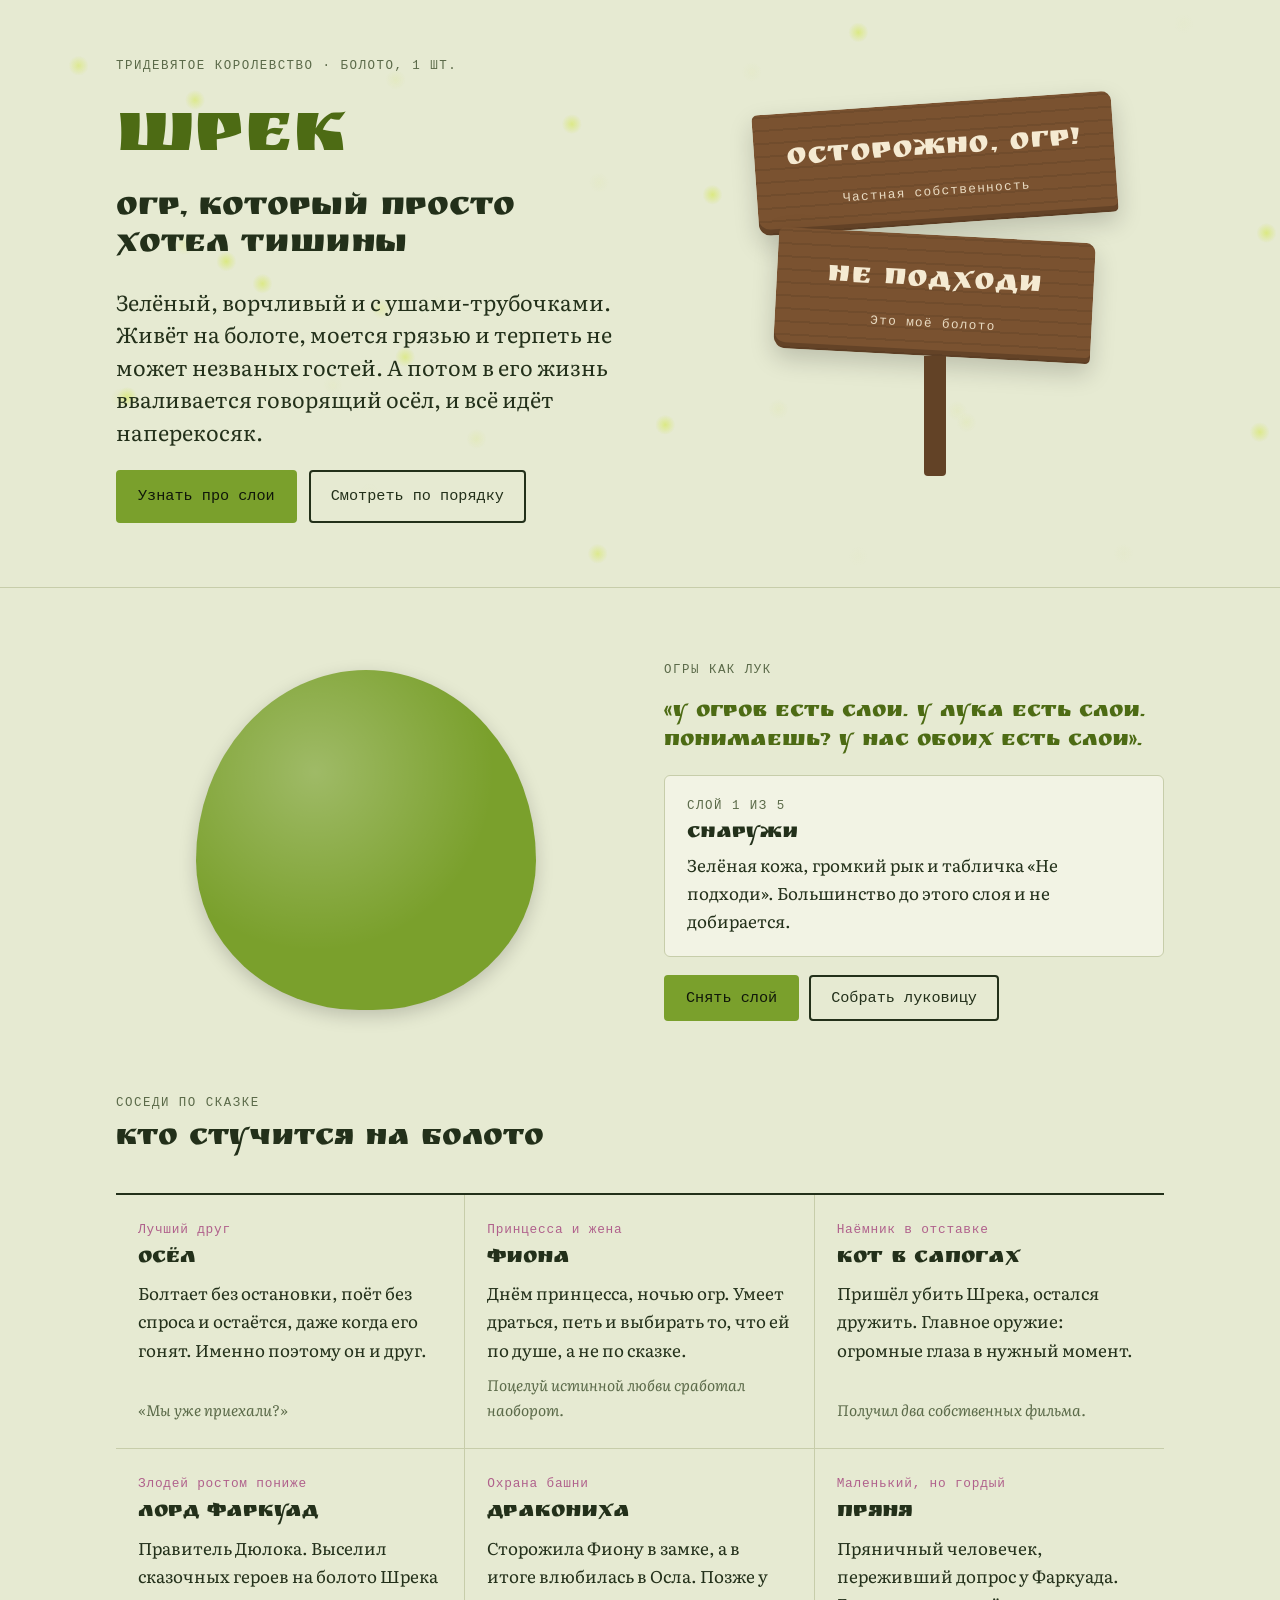
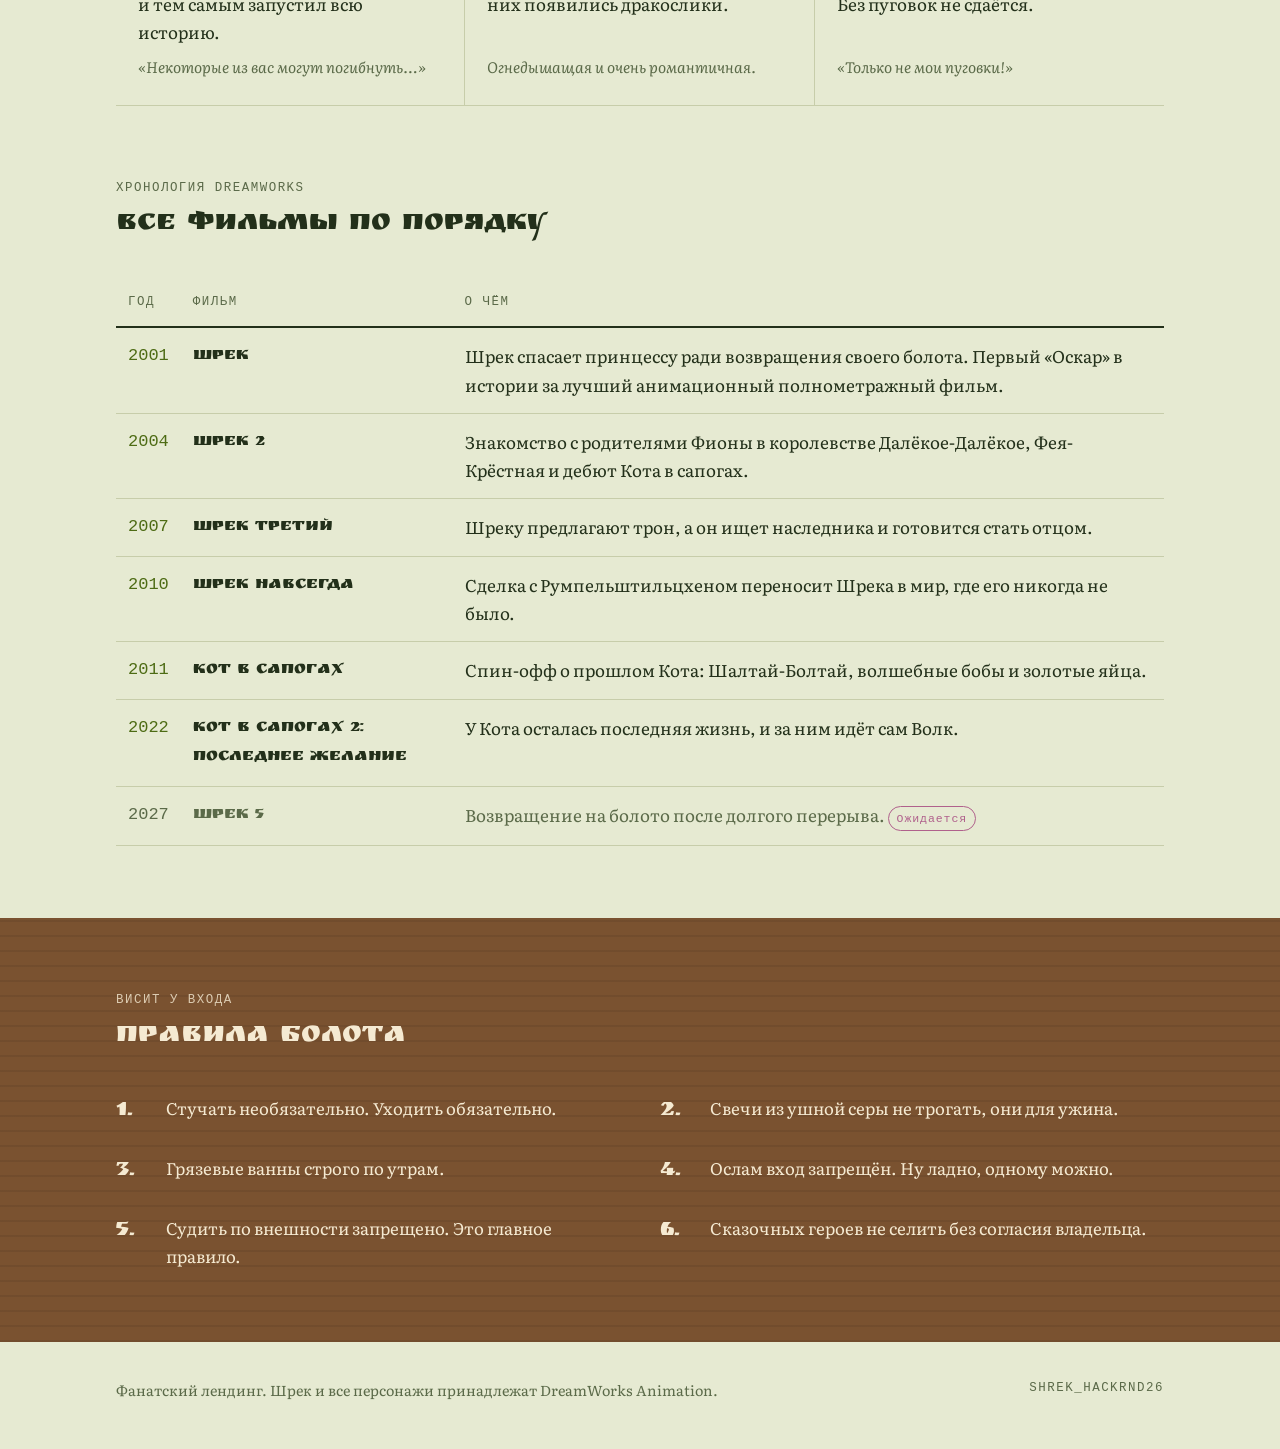
==== index.html @ 7e4fd7db "Add Shrek landing page Co-Authored-By: Claude Opus 5.5 <noreply@anthropic.com>" ====
<!doctype html>
<html lang="ru">
<head>
<meta charset="utf-8">
<meta name="viewport" content="width=device-width, initial-scale=1, viewport-fit=cover">
<title>Болото Шрека</title>
<meta name="claude:viewport-fit-sides" content="cover">
<meta name="description" content="Лендинг о Шреке: болото, слои, друзья и все фильмы франшизы.">
<link rel="preconnect" href="https://fonts.googleapis.com">
<link rel="preconnect" href="https://fonts.gstatic.com" crossorigin>
<link rel="stylesheet" href="https://fonts.googleapis.com/css2?family=Ruslan+Display&family=Literata:ital,opsz,wght@0,7..72,400;0,7..72,600;1,7..72,400&family=PT+Mono&display=swap">
<style>
/* Layout: a walk into the swamp — a wooden-sign hero, a peelable onion, a row of neighbours, and a ledger of films. */
:root {
  --bg: #e6ead2;          /* pale bog moss */
  --surface: #f2f3e4;     /* dry reed */
  --fg: #23301a;          /* deep peat */
  --muted: #5b6a49;       /* lichen */
  --ogre: #7aa02c;        /* ogre skin */
  --ogre-deep: #4d6b14;
  --wood: #7a5230;        /* signpost plank */
  --wood-fg: #f5ead2;
  --onion: #b0618c;       /* red onion */
  --line: #c7cdaa;
  --font-display: "Ruslan Display", "Georgia", serif;
  --font-body: "Literata", "Georgia", "Times New Roman", serif;
  --font-mono: "PT Mono", ui-monospace, "Courier New", monospace;
  --step-0: 1.0625rem;
  --step-1: 1.35rem;
  --step-2: 1.9rem;
  --step-3: clamp(2.4rem, 7vw, 4.6rem);
}
@media (prefers-color-scheme: dark) {
  :root:not([data-theme="light"]) {
    --bg: #141a10; --surface: #1d2617; --fg: #e3e8cf; --muted: #9caa84;
    --ogre: #9cc548; --ogre-deep: #b9dc6c; --wood: #8a6038; --wood-fg: #fbf0d8;
    --onion: #d68ab2; --line: #33402a; color-scheme: dark;
  }
}
:root[data-theme="dark"] {
  --bg: #141a10; --surface: #1d2617; --fg: #e3e8cf; --muted: #9caa84;
  --ogre: #9cc548; --ogre-deep: #b9dc6c; --wood: #8a6038; --wood-fg: #fbf0d8;
  --onion: #d68ab2; --line: #33402a; color-scheme: dark;
}

* { box-sizing: border-box; }
html { scroll-behavior: smooth; }
@media (prefers-reduced-motion: reduce) { html { scroll-behavior: auto; } }
body {
  margin: 0;
  background: var(--bg);
  color: var(--fg);
  font: 400 var(--step-0)/1.65 var(--font-body);
}
.wrap {
  max-width: 1080px;
  margin: 0 auto;
  padding-left: max(16px, env(safe-area-inset-left, 0px));
  padding-right: max(16px, env(safe-area-inset-right, 0px));
}
h1, h2, h3 { font-family: var(--font-display); font-weight: 400; line-height: 1.1; text-wrap: balance; margin: 0; }
h2 { font-size: var(--step-2); }
p { margin: 0; max-width: 62ch; }
.label {
  font-family: var(--font-mono);
  font-size: .78rem;
  letter-spacing: .12em;
  text-transform: uppercase;
  color: var(--muted);
}
a { color: var(--ogre-deep); }
:focus-visible { outline: 3px solid var(--onion); outline-offset: 3px; }

/* ---------- Hero ---------- */
.hero { position: relative; overflow: hidden; border-bottom: 1px solid var(--line); }
#fireflies { position: absolute; inset: 0; width: 100%; height: 100%; pointer-events: none; }
.hero .wrap {
  position: relative;
  display: grid;
  grid-template-columns: minmax(0, 1.2fr) minmax(0, 1fr);
  align-items: center;
  gap: 40px;
  padding-block: 56px 64px;
}
.hero-copy { display: grid; gap: 22px; min-width: 0; }
.hero h1 { font-size: var(--step-3); color: var(--ogre-deep); }
.hero h1 span { display: block; color: var(--fg); font-size: .45em; margin-top: .35em; }
.hero p { font-size: var(--step-1); line-height: 1.5; }
.cta-row { display: flex; flex-wrap: wrap; gap: 12px; }
.btn {
  display: inline-block;
  font-family: var(--font-mono);
  font-size: .95rem;
  text-decoration: none;
  padding: 12px 20px;
  border-radius: 4px;
  border: 2px solid var(--fg);
  color: var(--fg);
  background: transparent;
  cursor: pointer;
  transition: transform .15s ease, background .15s ease;
}
.btn:hover { transform: translateY(-2px); }
.btn.primary { background: var(--ogre); border-color: var(--ogre); color: #10170a; }

/* Signpost */
.sign { justify-self: center; display: grid; justify-items: center; width: min(100%, 360px); }
.plank {
  width: 100%;
  background: var(--wood);
  color: var(--wood-fg);
  font-family: var(--font-display);
  text-align: center;
  padding: 22px 18px;
  border-radius: 6px 10px 5px 12px;
  box-shadow: inset 0 -6px 0 rgba(0,0,0,.18), 0 10px 24px rgba(0,0,0,.18);
  transform: rotate(-4deg);
  background-image: repeating-linear-gradient(0deg, rgba(0,0,0,.08) 0 2px, transparent 2px 13px);
}
.plank + .plank { transform: rotate(3deg); margin-top: 10px; width: 88%; }
.plank strong { display: block; font-size: 1.9rem; font-weight: 400; letter-spacing: .04em; }
.plank small { display: block; font-family: var(--font-mono); font-size: .8rem; letter-spacing: .1em; margin-top: 6px; opacity: .9; }
.post { width: 22px; height: 120px; background: var(--wood); filter: brightness(.8); border-radius: 0 0 4px 4px; }

/* ---------- Sections ---------- */
section { padding-block: 72px; }
.section-head { display: grid; gap: 10px; margin-bottom: 36px; }

/* Onion */
.onion-grid {
  display: grid;
  grid-template-columns: minmax(0, 1fr) minmax(0, 1fr);
  gap: 48px;
  align-items: center;
}
.onion-stage { display: grid; place-items: center; }
.onion {
  position: relative;
  width: min(100%, 340px);
  aspect-ratio: 1;
  max-width: 100%;
  border: 0;
  padding: 0;
  background: none;
  cursor: pointer;
}
.layer {
  position: absolute;
  border-radius: 50% 50% 48% 48% / 56% 56% 44% 44%;
  transition: transform .45s cubic-bezier(.3,1.4,.5,1), opacity .35s ease;
  display: grid;
  place-items: center;
}
.layer.peeled { transform: scale(1.25) rotate(14deg); opacity: 0; pointer-events: none; }
.core {
  font-family: var(--font-display);
  color: var(--wood-fg);
  font-size: 1.1rem;
  text-align: center;
  line-height: 1.2;
  padding: 10px;
}
.onion-text { display: grid; gap: 18px; min-width: 0; }
.quote {
  font-family: var(--font-display);
  font-size: var(--step-1);
  line-height: 1.35;
  color: var(--ogre-deep);
}
.layer-card {
  background: var(--surface);
  border: 1px solid var(--line);
  border-radius: 6px;
  padding: 20px 22px;
  display: grid;
  gap: 6px;
  min-height: 140px;
}
.layer-card h3 { font-size: 1.3rem; }
.layer-controls { display: flex; flex-wrap: wrap; gap: 10px; align-items: center; }
.counter { font-family: var(--font-mono); font-size: .9rem; color: var(--muted); font-variant-numeric: tabular-nums; }

/* Neighbours */
.cast {
  display: grid;
  grid-template-columns: repeat(3, minmax(0, 1fr));
  gap: 0;
  border-top: 2px solid var(--fg);
}
.cast article {
  display: grid;
  grid-template-rows: auto auto 1fr auto;
  gap: 8px;
  padding: 24px 22px 26px;
  border-bottom: 1px solid var(--line);
}
.cast article:not(:nth-child(3n)) { border-right: 1px solid var(--line); }
.cast h3 { font-size: 1.35rem; }
.cast .role { font-family: var(--font-mono); font-size: .8rem; color: var(--onion); letter-spacing: .06em; }
.cast .line { font-style: italic; color: var(--muted); font-size: .95rem; }

/* Films ledger */
.ledger-scroll { overflow-x: auto; }
table { width: 100%; border-collapse: collapse; min-width: 560px; }
th, td { text-align: left; padding: 14px 12px; border-bottom: 1px solid var(--line); vertical-align: top; }
th { font-family: var(--font-mono); font-weight: 400; font-size: .78rem; letter-spacing: .12em; text-transform: uppercase; color: var(--muted); border-bottom: 2px solid var(--fg); }
td.year { font-family: var(--font-mono); font-variant-numeric: tabular-nums; color: var(--ogre-deep); white-space: nowrap; }
td.title { font-family: var(--font-display); font-size: 1.1rem; }
tr.upcoming td { color: var(--muted); }
.badge {
  display: inline-block;
  font-family: var(--font-mono);
  font-size: .72rem;
  letter-spacing: .08em;
  padding: 2px 8px;
  border-radius: 999px;
  border: 1px solid var(--onion);
  color: var(--onion);
  white-space: nowrap;
}

/* Rules of the swamp */
.rules {
  background: var(--wood);
  color: var(--wood-fg);
  background-image: repeating-linear-gradient(0deg, rgba(0,0,0,.07) 0 2px, transparent 2px 15px);
}
.rules h2 { color: var(--wood-fg); }
.rules .label { color: var(--wood-fg); opacity: .8; }
.rules ol { margin: 0; padding: 0; list-style: none; counter-reset: r; display: grid; grid-template-columns: repeat(2, minmax(0, 1fr)); gap: 18px 40px; }
.rules li { counter-increment: r; display: grid; grid-template-columns: 2.4rem 1fr; gap: 12px; align-items: baseline; font-size: 1.05rem; }
.rules li::before { content: counter(r) "."; font-family: var(--font-display); font-size: 1.6rem; }

footer { padding-block: 36px 48px; }
footer .wrap { display: flex; flex-wrap: wrap; gap: 12px 24px; justify-content: space-between; color: var(--muted); font-size: .9rem; }

@media (max-width: 760px) {
  .hero .wrap, .onion-grid { grid-template-columns: minmax(0, 1fr); }
  .sign { order: -1; width: min(100%, 280px); }
  .post { height: 60px; }
  .cast { grid-template-columns: minmax(0, 1fr); }
  .cast article:not(:nth-child(3n)) { border-right: 0; }
  .rules ol { grid-template-columns: minmax(0, 1fr); }
  section { padding-block: 52px; }
}
@media (min-width: 761px) and (max-width: 960px) {
  .cast { grid-template-columns: repeat(2, minmax(0, 1fr)); }
  .cast article:not(:nth-child(3n)) { border-right: 0; }
  .cast article:nth-child(odd) { border-right: 1px solid var(--line); }
}
@media (prefers-reduced-motion: reduce) {
  .layer, .btn { transition: none; }
}
</style>
</head>
<body>

<header class="hero">
  <canvas id="fireflies" aria-hidden="true"></canvas>
  <div class="wrap">
    <div class="hero-copy">
      <span class="label">Тридевятое королевство · болото, 1 шт.</span>
      <h1>Шрек<span>Огр, который просто хотел тишины</span></h1>
      <p>Зелёный, ворчливый и с ушами-трубочками. Живёт на болоте, моется грязью и терпеть не может незваных гостей. А потом в его жизнь вваливается говорящий осёл, и всё идёт наперекосяк.</p>
      <div class="cta-row">
        <a class="btn primary" href="#layers">Узнать про слои</a>
        <a class="btn" href="#films">Смотреть по порядку</a>
      </div>
    </div>
    <div class="sign" aria-label="Табличка у болота">
      <div class="plank"><strong>Осторожно, огр!</strong><small>Частная собственность</small></div>
      <div class="plank"><strong>Не подходи</strong><small>Это моё болото</small></div>
      <div class="post"></div>
    </div>
  </div>
</header>

<main>
  <section id="layers">
    <div class="wrap onion-grid">
      <div class="onion-stage">
        <button class="onion" id="onion" type="button" aria-label="Снять слой с луковицы"></button>
      </div>
      <div class="onion-text">
        <span class="label">Огры как лук</span>
        <p class="quote">«У огров есть слои. У лука есть слои. Понимаешь? У нас обоих есть слои».</p>
        <div class="layer-card" aria-live="polite">
          <span class="label" id="layer-label">Слой 1 из 5</span>
          <h3 id="layer-title">Снаружи</h3>
          <p id="layer-text">Зелёная кожа, громкий рык и табличка «Не подходи». Большинство до этого слоя и не добирается.</p>
        </div>
        <div class="layer-controls">
          <button class="btn primary" id="peel" type="button">Снять слой</button>
          <button class="btn" id="reset" type="button">Собрать луковицу</button>
        </div>
      </div>
    </div>
  </section>

  <section id="friends" style="padding-top:0">
    <div class="wrap">
      <div class="section-head">
        <span class="label">Соседи по сказке</span>
        <h2>Кто стучится на болото</h2>
      </div>
      <div class="cast">
        <article>
          <span class="role">Лучший друг</span>
          <h3>Осёл</h3>
          <p>Болтает без остановки, поёт без спроса и остаётся, даже когда его гонят. Именно поэтому он и друг.</p>
          <p class="line">«Мы уже приехали?»</p>
        </article>
        <article>
          <span class="role">Принцесса и жена</span>
          <h3>Фиона</h3>
          <p>Днём принцесса, ночью огр. Умеет драться, петь и выбирать то, что ей по душе, а не по сказке.</p>
          <p class="line">Поцелуй истинной любви сработал наоборот.</p>
        </article>
        <article>
          <span class="role">Наёмник в отставке</span>
          <h3>Кот в сапогах</h3>
          <p>Пришёл убить Шрека, остался дружить. Главное оружие: огромные глаза в нужный момент.</p>
          <p class="line">Получил два собственных фильма.</p>
        </article>
        <article>
          <span class="role">Злодей ростом пониже</span>
          <h3>Лорд Фаркуад</h3>
          <p>Правитель Дюлока. Выселил сказочных героев на болото Шрека и тем самым запустил всю историю.</p>
          <p class="line">«Некоторые из вас могут погибнуть…»</p>
        </article>
        <article>
          <span class="role">Охрана башни</span>
          <h3>Дракониха</h3>
          <p>Сторожила Фиону в замке, а в итоге влюбилась в Осла. Позже у них появились дракослики.</p>
          <p class="line">Огнедышащая и очень романтичная.</p>
        </article>
        <article>
          <span class="role">Маленький, но гордый</span>
          <h3>Пряня</h3>
          <p>Пряничный человечек, переживший допрос у Фаркуада. Без пуговок не сдаётся.</p>
          <p class="line">«Только не мои пуговки!»</p>
        </article>
      </div>
    </div>
  </section>

  <section id="films" style="padding-top:0">
    <div class="wrap">
      <div class="section-head">
        <span class="label">Хронология DreamWorks</span>
        <h2>Все фильмы по порядку</h2>
      </div>
      <div class="ledger-scroll">
        <table>
          <thead>
            <tr><th>Год</th><th>Фильм</th><th>О чём</th></tr>
          </thead>
          <tbody>
            <tr><td class="year">2001</td><td class="title">Шрек</td><td>Шрек спасает принцессу ради возвращения своего болота. Первый «Оскар» в истории за лучший анимационный полнометражный фильм.</td></tr>
            <tr><td class="year">2004</td><td class="title">Шрек 2</td><td>Знакомство с родителями Фионы в королевстве Далёкое-Далёкое, Фея-Крёстная и дебют Кота в сапогах.</td></tr>
            <tr><td class="year">2007</td><td class="title">Шрек Третий</td><td>Шреку предлагают трон, а он ищет наследника и готовится стать отцом.</td></tr>
            <tr><td class="year">2010</td><td class="title">Шрек навсегда</td><td>Сделка с Румпельштильцхеном переносит Шрека в мир, где его никогда не было.</td></tr>
            <tr><td class="year">2011</td><td class="title">Кот в сапогах</td><td>Спин-офф о прошлом Кота: Шалтай-Болтай, волшебные бобы и золотые яйца.</td></tr>
            <tr><td class="year">2022</td><td class="title">Кот в сапогах 2: Последнее желание</td><td>У Кота осталась последняя жизнь, и за ним идёт сам Волк.</td></tr>
            <tr class="upcoming"><td class="year">2027</td><td class="title">Шрек 5</td><td>Возвращение на болото после долгого перерыва. <span class="badge">Ожидается</span></td></tr>
          </tbody>
        </table>
      </div>
    </div>
  </section>

  <section class="rules">
    <div class="wrap">
      <div class="section-head">
        <span class="label">Висит у входа</span>
        <h2>Правила болота</h2>
      </div>
      <ol>
        <li>Стучать необязательно. Уходить обязательно.</li>
        <li>Свечи из ушной серы не трогать, они для ужина.</li>
        <li>Грязевые ванны строго по утрам.</li>
        <li>Ослам вход запрещён. Ну ладно, одному можно.</li>
        <li>Судить по внешности запрещено. Это главное правило.</li>
        <li>Сказочных героев не селить без согласия владельца.</li>
      </ol>
    </div>
  </section>
</main>

<footer>
  <div class="wrap">
    <span>Фанатский лендинг. Шрек и все персонажи принадлежат DreamWorks Animation.</span>
    <span class="label">shrek_hackrnd26</span>
  </div>
</footer>

<script>
(function () {
  // Onion: five concentric layers, outermost first
  var layers = [
    { t: "Снаружи", d: "Зелёная кожа, громкий рык и табличка «Не подходи». Большинство до этого слоя и не добирается.", c: "#7aa02c" },
    { t: "Сарказм", d: "Шутит, чтобы никто не подошёл слишком близко. Работает почти на всех, кроме Осла.", c: "#8f7a3a" },
    { t: "Обида", d: "Всю жизнь люди видели в нём чудовище с вилами наготове. Проще было поверить им и спрятаться.", c: "#a0655e" },
    { t: "Верность", d: "Если ты его друг, он пойдёт за тебя в замок к дракону. Неохотно, но пойдёт.", c: "#b0618c" },
    { t: "Сердце", d: "Огр, который хочет, чтобы его просто приняли таким, какой он есть. Как и все мы.", c: "#7a5230" }
  ];
  var onion = document.getElementById("onion");
  var els = layers.map(function (l, i) {
    var el = document.createElement("div");
    el.className = "layer";
    var inset = i * 10;
    el.style.inset = inset + "%";
    el.style.background = "radial-gradient(circle at 35% 30%, rgba(255,255,255,.28), transparent 55%), " + l.c;
    el.style.boxShadow = "0 6px 18px rgba(0,0,0,.18)";
    if (i === layers.length - 1) el.innerHTML = '<span class="core">Просто<br>огр</span>';
    onion.appendChild(el);
    return el;
  });
  // outermost layer must sit on top
  els.forEach(function (el, i) { el.style.zIndex = String(layers.length - i); });
  var peeled = 0;
  var label = document.getElementById("layer-label");
  var title = document.getElementById("layer-title");
  var text = document.getElementById("layer-text");
  var peelBtn = document.getElementById("peel");
  function render() {
    els.forEach(function (el, i) { el.classList.toggle("peeled", i < peeled); });
    var l = layers[peeled];
    label.textContent = "Слой " + (peeled + 1) + " из " + layers.length;
    title.textContent = l.t;
    text.textContent = l.d;
    peelBtn.disabled = peeled >= layers.length - 1;
    peelBtn.textContent = peelBtn.disabled ? "Это последний слой" : "Снять слой";
  }
  function peel() { if (peeled < layers.length - 1) { peeled++; render(); } }
  onion.addEventListener("click", peel);
  peelBtn.addEventListener("click", peel);
  document.getElementById("reset").addEventListener("click", function () { peeled = 0; render(); });
  render();

  // Fireflies over the swamp
  var canvas = document.getElementById("fireflies");
  var ctx = canvas.getContext("2d");
  var reduce = window.matchMedia("(prefers-reduced-motion: reduce)").matches;
  var flies = [];
  function size() {
    var r = canvas.getBoundingClientRect();
    var dpr = window.devicePixelRatio || 1;
    canvas.width = r.width * dpr; canvas.height = r.height * dpr;
    ctx.setTransform(dpr, 0, 0, dpr, 0, 0);
    flies = [];
    var n = Math.round(r.width / 40);
    for (var i = 0; i < n; i++) flies.push({ x: Math.random() * r.width, y: Math.random() * r.height, a: Math.random() * 6.28, s: .2 + Math.random() * .4, p: Math.random() * 6.28 });
  }
  function draw(t) {
    var w = canvas.clientWidth, h = canvas.clientHeight;
    ctx.clearRect(0, 0, w, h);
    flies.forEach(function (f) {
      if (!reduce) {
        f.a += (Math.random() - .5) * .2;
        f.x = (f.x + Math.cos(f.a) * f.s + w) % w;
        f.y = (f.y + Math.sin(f.a) * f.s + h) % h;
      }
      var glow = .35 + .35 * Math.sin(t / 600 + f.p);
      var g = ctx.createRadialGradient(f.x, f.y, 0, f.x, f.y, 10);
      g.addColorStop(0, "rgba(214, 232, 96," + glow + ")");
      g.addColorStop(1, "rgba(214, 232, 96, 0)");
      ctx.fillStyle = g;
      ctx.beginPath(); ctx.arc(f.x, f.y, 10, 0, 6.28); ctx.fill();
    });
    if (!reduce) requestAnimationFrame(draw);
  }
  size();
  window.addEventListener("resize", size);
  requestAnimationFrame(draw);
})();
</script>
</body>
</html>
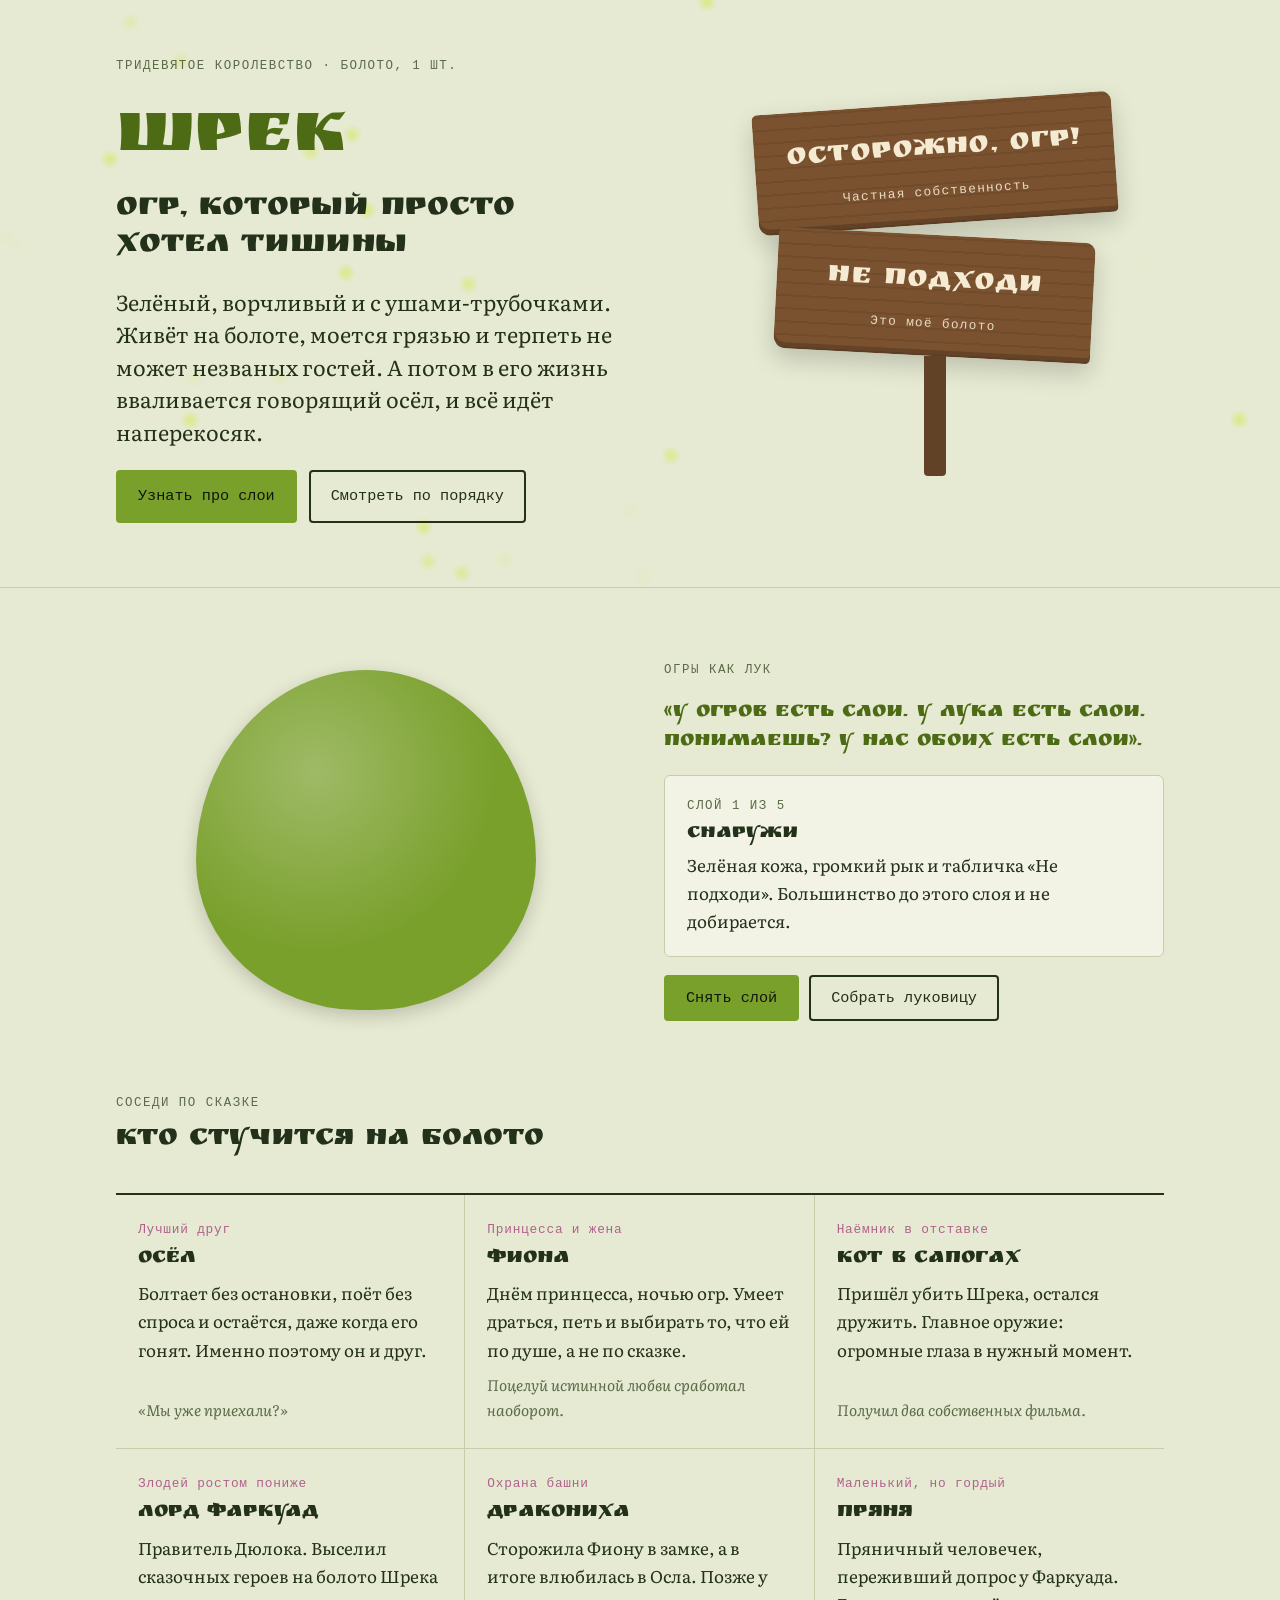
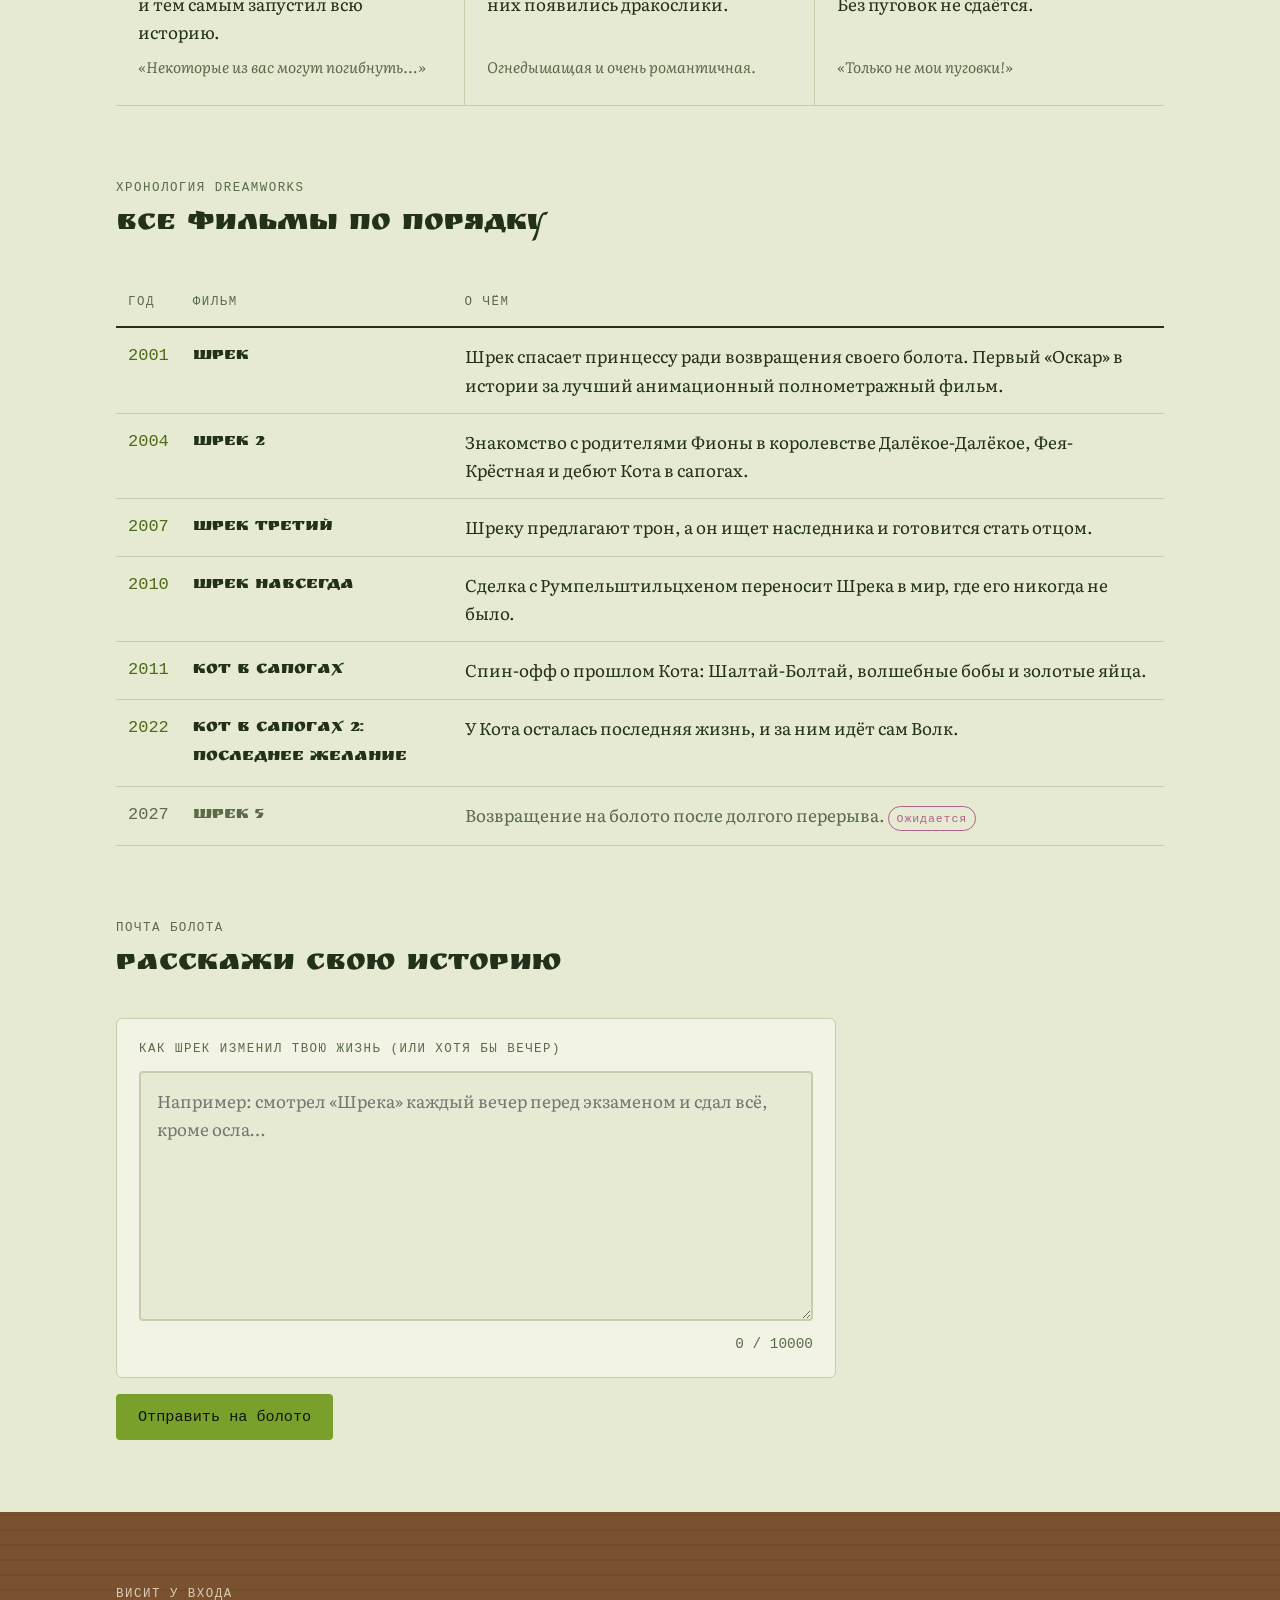
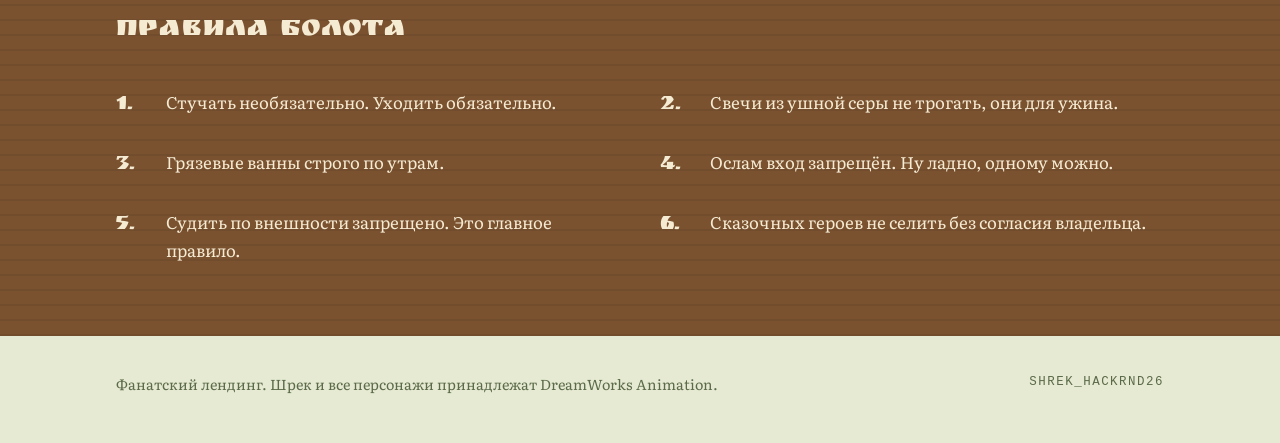
==== commit 656da5fb: "shrek ultra lendos" ====
--- a/index.html
+++ b/index.html
@@ -218,6 +218,35 @@
   color: var(--onion);
   white-space: nowrap;
 }
+
+/* Stories form */
+.story-form { max-width: 720px; }
+.story-card {
+  background: var(--surface);
+  border: 1px solid var(--line);
+  border-radius: 6px;
+  padding: 20px 22px;
+  display: grid;
+  gap: 12px;
+}
+.story-card textarea {
+  width: 100%;
+  resize: vertical;
+  min-height: 160px;
+  padding: 14px 16px;
+  border: 2px solid var(--line);
+  border-radius: 4px;
+  background: var(--bg);
+  color: var(--fg);
+  font: 400 var(--step-0)/1.6 var(--font-body);
+}
+.story-card textarea:focus-visible { outline: 3px solid var(--onion); outline-offset: 2px; }
+.story-meta { display: flex; justify-content: flex-end; }
+.story-actions { display: flex; flex-wrap: wrap; align-items: center; gap: 14px; margin-top: 16px; }
+.story-status { font-family: var(--font-mono); font-size: .9rem; color: var(--muted); }
+.story-status.ok { color: var(--ogre-deep); }
+.story-status.err { color: var(--onion); }
+.btn[disabled] { opacity: .55; cursor: wait; transform: none; }
 
 /* Rules of the swamp */
 .rules {
@@ -366,6 +395,29 @@
           </tbody>
         </table>
       </div>
+    </div>
+  </section>
+
+  <section id="stories" style="padding-top:0">
+    <div class="wrap">
+      <div class="section-head">
+        <span class="label">Почта болота</span>
+        <h2>Расскажи свою историю</h2>
+      </div>
+      <form class="story-form" id="story-form" novalidate>
+        <div class="story-card">
+          <label class="label" for="story-text">Как Шрек изменил твою жизнь (или хотя бы вечер)</label>
+          <textarea id="story-text" name="story" rows="8" maxlength="10000" required
+            placeholder="Например: смотрел «Шрека» каждый вечер перед экзаменом и сдал всё, кроме осла…"></textarea>
+          <div class="story-meta">
+            <span class="counter" id="story-count">0 / 10000</span>
+          </div>
+        </div>
+        <div class="story-actions">
+          <button class="btn primary" id="story-submit" type="submit">Отправить на болото</button>
+          <span class="story-status" id="story-status" role="status" aria-live="polite"></span>
+        </div>
+      </form>
     </div>
   </section>
 
@@ -473,6 +525,50 @@
   size();
   window.addEventListener("resize", size);
   requestAnimationFrame(draw);
+
+  // Stories: send plaintext to the swamp server
+  var form = document.getElementById("story-form");
+  var textarea = document.getElementById("story-text");
+  var countEl = document.getElementById("story-count");
+  var statusEl = document.getElementById("story-status");
+  var submitBtn = document.getElementById("story-submit");
+
+  function setStatus(msg, cls) {
+    statusEl.textContent = msg;
+    statusEl.className = "story-status" + (cls ? " " + cls : "");
+  }
+
+  textarea.addEventListener("input", function () {
+    countEl.textContent = textarea.value.length + " / 10000";
+  });
+
+  form.addEventListener("submit", function (e) {
+    e.preventDefault();
+    var story = textarea.value.trim();
+    if (!story) { setStatus("Осёл считает, что история пустая. Напиши хоть что-нибудь.", "err"); return; }
+    submitBtn.disabled = true;
+    setStatus("Отправляем…");
+    fetch("/api/stories", {
+      method: "POST",
+      headers: { "Content-Type": "application/json" },
+      body: JSON.stringify({ story: story })
+    })
+      .then(function (res) {
+        if (!res.ok) return res.json().then(function (d) { throw new Error(d.detail || "Ошибка сервера"); });
+        return res.json();
+      })
+      .then(function (data) {
+        setStatus("Готово! История лежит на болоте: " + data.file, "ok");
+        textarea.value = "";
+        countEl.textContent = "0 / 10000";
+      })
+      .catch(function (err) {
+        setStatus("Не долетело: " + err.message, "err");
+      })
+      .finally(function () {
+        submitBtn.disabled = false;
+      });
+  });
 })();
 </script>
 </body>
